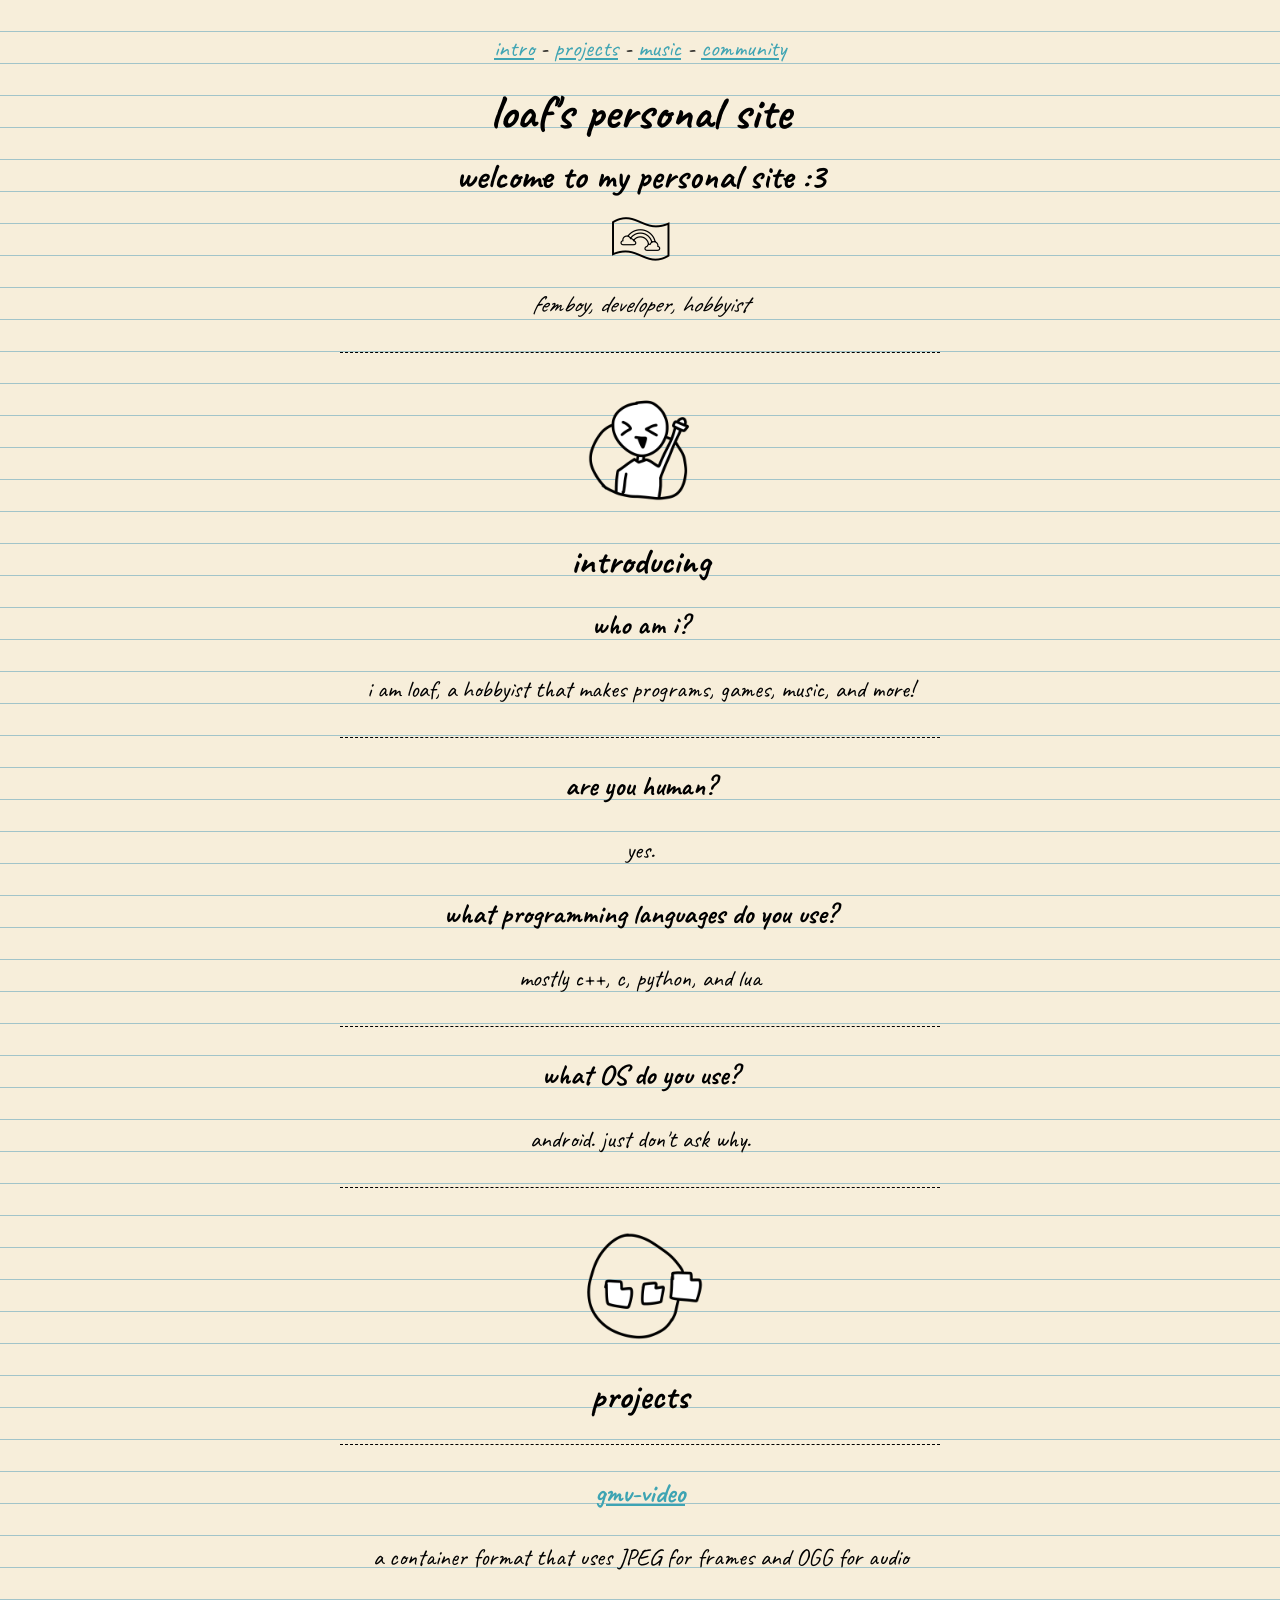
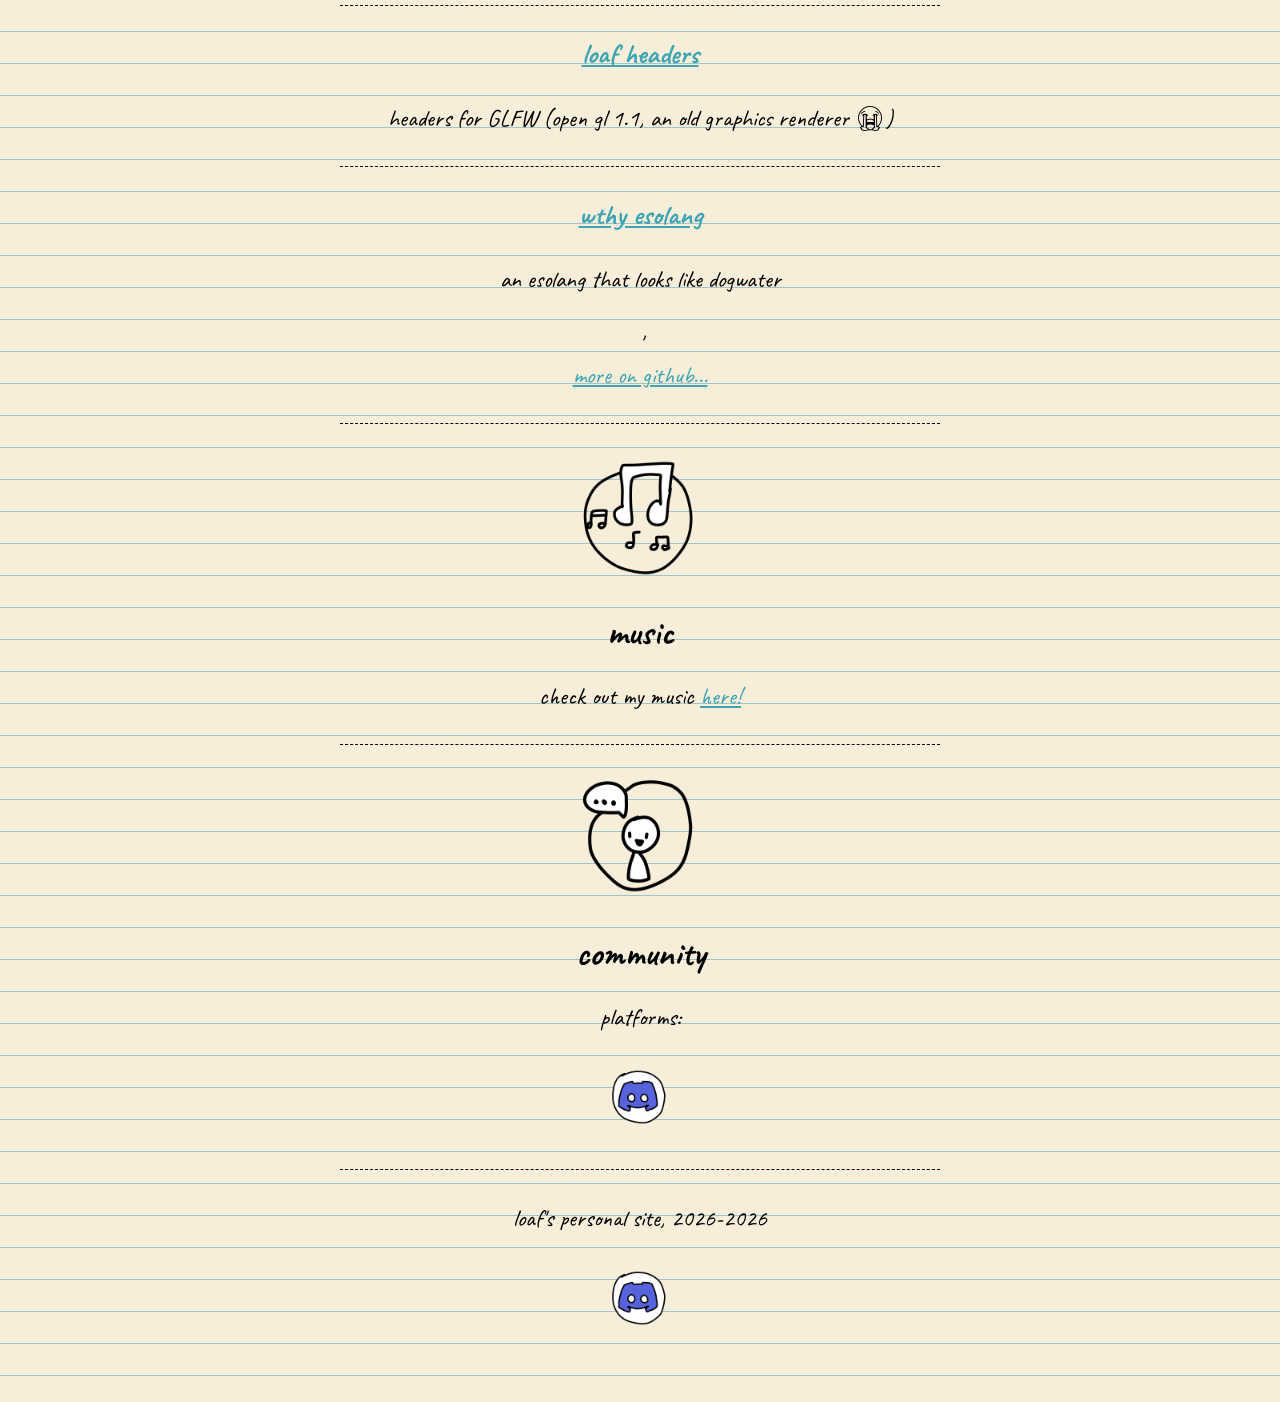
==== index.html @ 28f23a32 "Initial commit" ====
<!DOCTYPE html>
<html lang="en">
<head>
  <meta charset="UTF-8">
  <meta name="viewport" content="width=device-width, initial-scale=1.0">
  <title>loaf's personal site</title>
  <link href="https://fonts.googleapis.com/css2?family=Caveat:wght@400..700" rel="stylesheet">
  <link href="https://fonts.googleapis.com/css2?family=Noto+Emoji:wght@300..700&display=swap" rel="stylesheet">
  <link href="styles.css" rel="stylesheet">
</head>
<body>
  <nav><a href="#intro">intro</a> - <a href="#projects">projects</a> - <a href="#music">music</a> - <a href="#community">community</a></nav>

  <br>
  
  <h1>loaf's personal site</h1>
  <h2>welcome to my personal site :3</h2>

  <p class="flag">🏳️‍🌈</p>
  
  <p><i>femboy, developer, hobbyist</i></p>

  <hr>

  <!-- introduction -->
  <img src="hello.png" width="128" height="128" alt="hello avatar">
  <h2 id="intro">introducing</h2>
  
  <h3>who am i?</h3>
  <p>i am loaf, a hobbyist that makes programs, games, music, and more!</p>
  
  <hr>
  
  <h3>are you human?</h3>
  <p>yes.</p>
  
  <h3>what programming languages do you use?</h3>
  <p>mostly c++, c, python, and lua</p>

  <hr>

  <h3>what OS do you use?</h3>
  <p>android. just don't ask why.</p>
  
  <hr>
  
  <!-- projects -->
  <img src="projects.png" width="128" height="128" alt="flying folders">
  <h2 id="projects">projects</h2>
  
  <hr>
  
  <h3><a href="https://github.com/hmmloafcat/GMV-video">gmv-video</a></h3>
  <p>a container format that uses JPEG for frames and OGG for audio</p>

  <hr>

  <h3><a href="https://github.com/hmmloafcat/lf_hdr">loaf headers</a></h3>
  <p>headers for GLFW (open gl 1.1, an old graphics renderer 😭)</p>

  <hr>

  <h3><a href="https://github.com/hmmloafcat/what-the-heckity">wthy esolang</a></h3>
  <p>an esolang that looks like dogwater</p>
'
  <br>

  <a href="https://github.com/hmmloafcat">more on github...</a>

  <br>

  <hr>

  <!-- music -->
  <img src="music.png" width="128" height="128" alt="music icons">

  <h2 id="music">music</h2>

  <p>check out my music <a href="pages/music/index.html">here!</a></p>

  <hr>
  
  <!-- community -->
  <img src="community.png" width="128" height="128" alt="guy talking with speech bubble">

  <h2 id="community">community</h3>

  <p>platforms:</p>
  
  <a href="https://discord.gg/X9RNcz592d" style="display: inline;">
    <img src="discord.png" width="64" height="64" alt="discord logo">
  </a>

  <hr>

  <footer>
    <p>loaf's personal site, 2026-2026</p>

    <a href="https://discord.gg/X9RNcz592d" style="display: inline;">
    <img src="discord.png" width="64" height="64" alt="discord logo">
    </a>
  </footer>
  
</body>
</html>
---- styles.css ----
body {
  font-family: "Caveat", "Noto Emoji", "Arial", sans-serif;
  color: #000000;
  font-size: 24px;
  line-height: 32px; /* matches paper line spacing */

  /* paper */
  background-color: #f7eeda;
  background-image: repeating-linear-gradient(
    transparent,
    transparent 31px,
    #a2c4c9 31px,
    #a2c4c9 32px /* 1px line thickness */
  );

  /* centering */
  display: flex;
  flex-direction: column;
  align-items: center;
  text-align: center;
  min-height: 100vh;
  margin: 0;
  padding: 32px 20px;
  box-sizing: border-box;
}

.flag {
  font-size: 50px;
}

/* keep margins aligned with the 32px paper grid */
h1,
h2,
h3,
p {
  margin: 0 0 32px 0;
}

img {
  margin-bottom: 32px;
}

hr {
  border: none;
  border-top: 1px dashed black;
  width: 100%;
  max-width: 600px;
  margin: 0 0 32px 0;
}

button {
  background-color: #ffffff;
  outline: black solid 1px;
  padding: 15px;
  border-radius: 5px;
  border: none;
}

a {
  color: #3ea4b3;
}

.download {
  display: inline-flex;
}
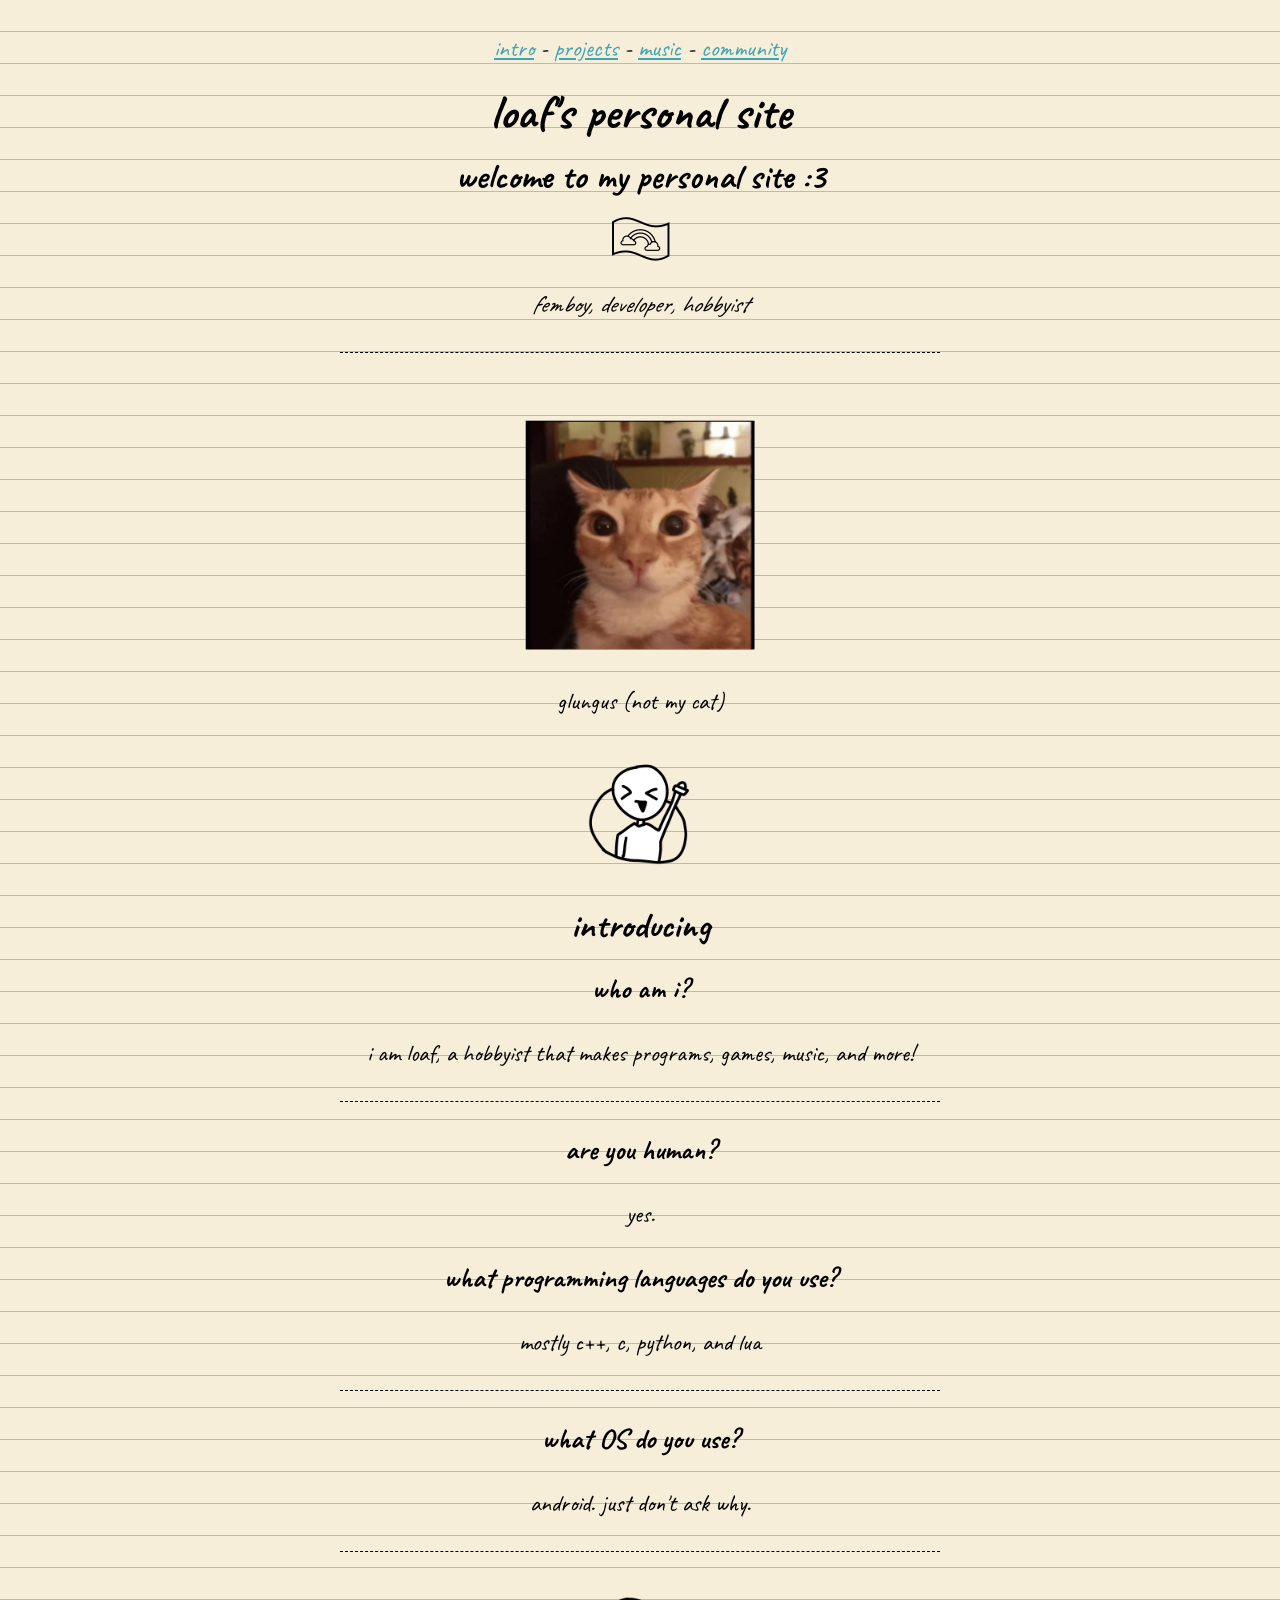
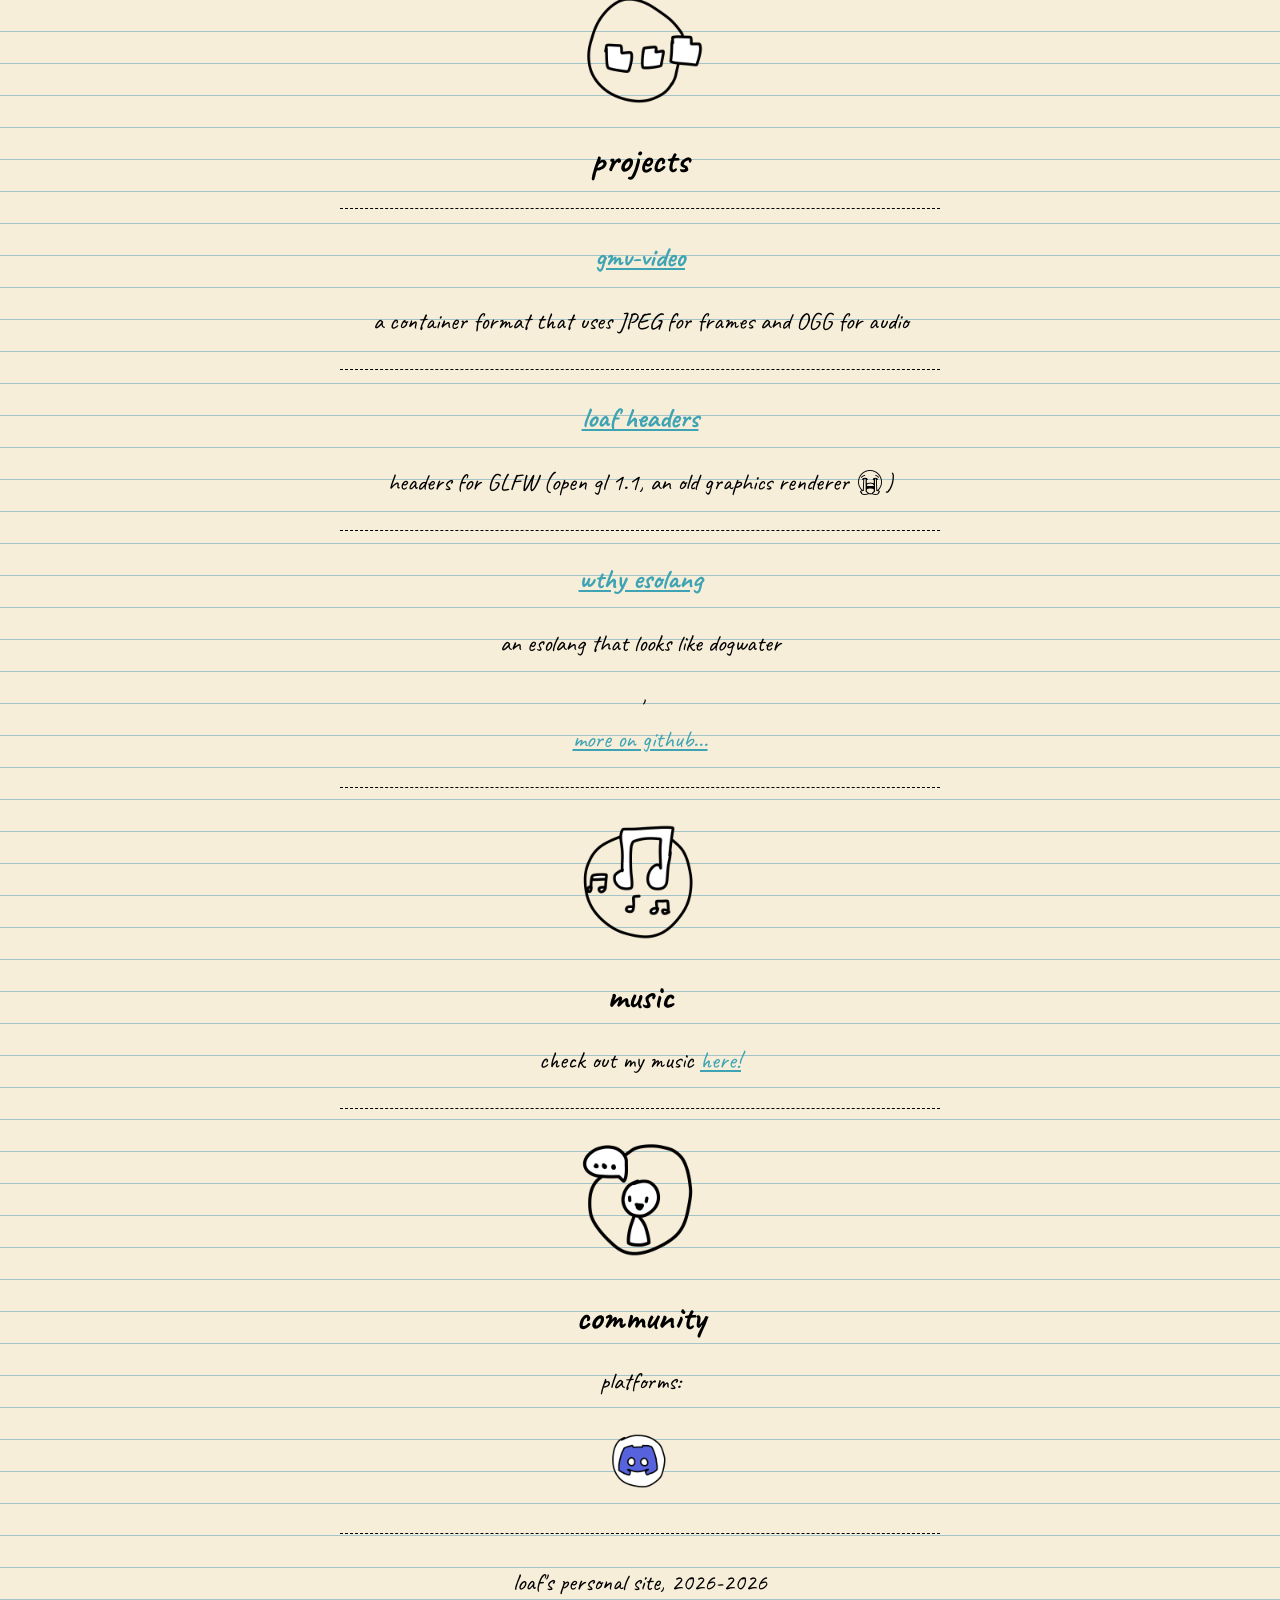
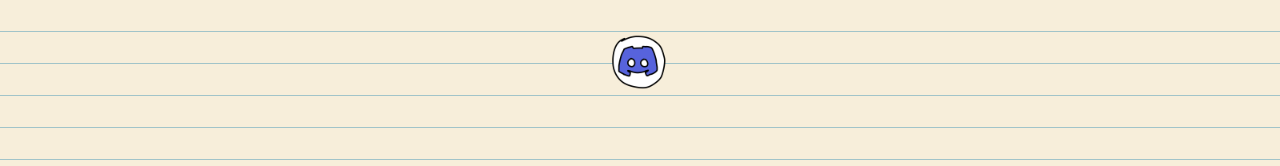
==== commit 2b414cbc: "Add glungus (not my cat) and fix `\<hr\>` issue in the music page" ====
--- a/index.html
+++ b/index.html
@@ -20,8 +20,21 @@
   
   <p><i>femboy, developer, hobbyist</i></p>
 
+
   <hr>
 
+  <div class="scene">
+    <div class="cube">
+      <div class="face front"><img src="glungus.png" alt="front glungus"></div>
+      <div class="face right"><img src="glungus.png" alt="right glungus"></div>
+      <div class="face back"><img src="glungus.png" alt="back glungus"></div>
+      <div class="face left"><img src="glungus.png" alt="left glungus"></div>
+      <div class="face top"><img src="glungus.png" alt="top glungus"></div>
+      <div class="face bottom"><img src="glungus.png" alt="bottom glungus"></div>
+    </div>
+  </div>
+  <p>glungus (not my cat)</p>
+  
   <!-- introduction -->
   <img src="hello.png" width="128" height="128" alt="hello avatar">
   <h2 id="intro">introducing</h2>
--- a/styles.css
+++ b/styles.css
@@ -62,4 +62,50 @@
 
 .download {
   display: inline-flex;
-}+}
+
+.scene {
+  width: 200px;
+  height: 200px;
+  perspective: 800px;
+  margin: 50px auto;
+}
+
+.cube {
+  width: 100%;
+  height: 100%;
+  position: relative;
+  transform-style: preserve-3d;
+  animation: spinRight 10s infinite linear;
+}
+
+.face {
+  position: absolute;
+  width: 200px;
+  height: 200px;
+}
+
+.face img {
+  width: 100%;
+  height: 100%;
+  object-fit: cover;
+  display: block;
+}
+
+/* Position faces around the 3D center point */
+.front  { transform: rotateY(0deg) translateZ(100px); }
+.right  { transform: rotateY(90deg) translateZ(100px); }
+.back   { transform: rotateY(180deg) translateZ(100px); }
+.left   { transform: rotateY(-90deg) translateZ(100px); }
+.top    { transform: rotateX(90deg) translateZ(100px); }
+.bottom { transform: rotateX(-90deg) translateZ(100px); }
+
+/* Spin continuously along the Y-axis only */
+@keyframes spinRight {
+  from {
+    transform: rotateY(0deg);
+  }
+  to {
+    transform: rotateY(360deg);
+  }
+}
